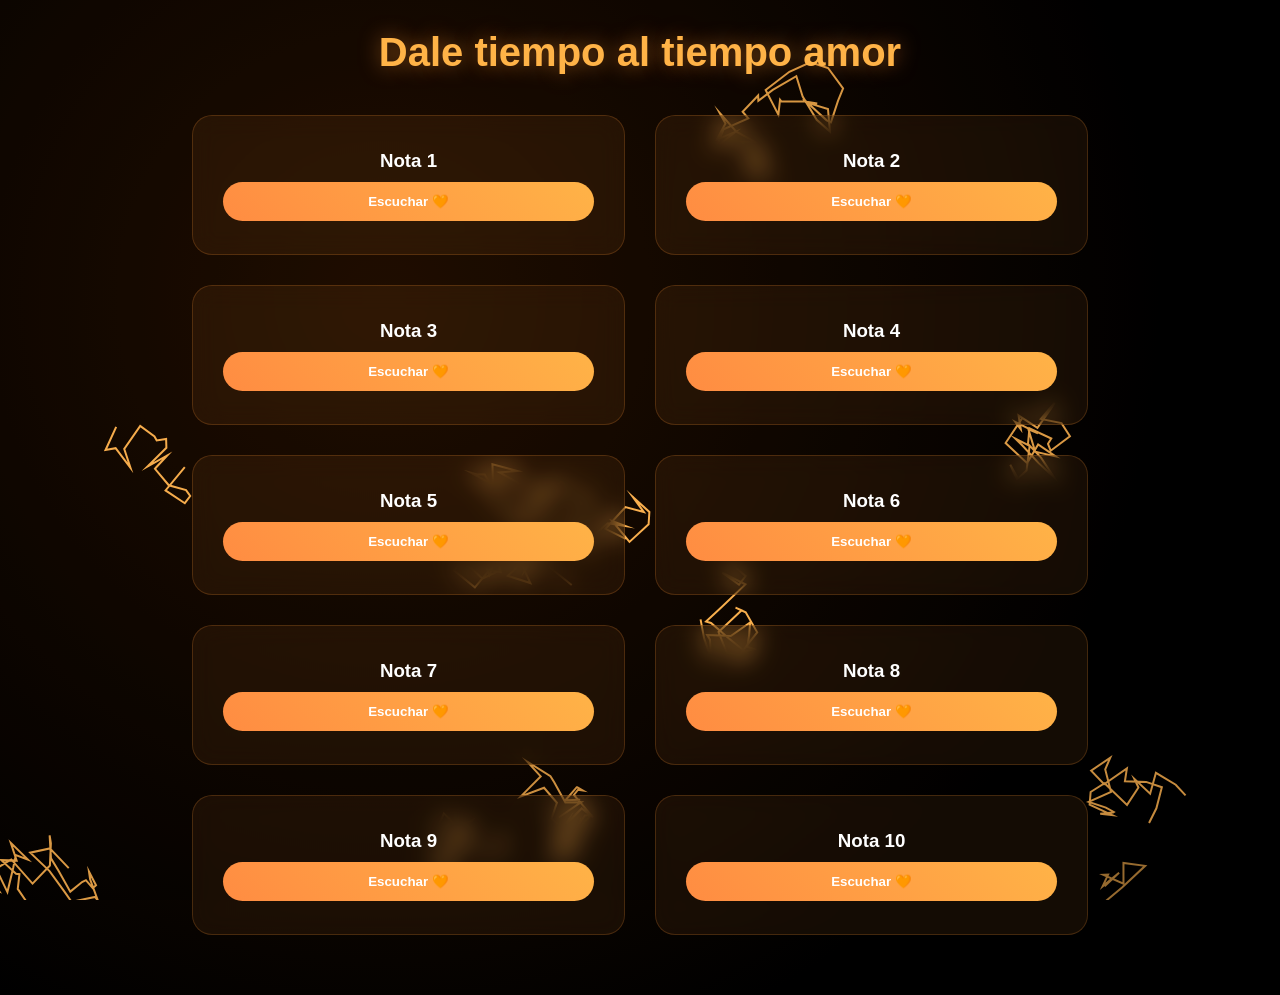
==== principal/desmotivada/desmotivada.html @ c5bd8720 "Add files via upload" ====
<!DOCTYPE html>
<html lang="es">
<head>
    <meta charset="UTF-8">
    <title>Para cuando estés desmotivada</title>
    <link rel="stylesheet" href="desmotivada.css">
</head>
<body>

<canvas id="fondo"></canvas>

<h1 class="titulo">Dale tiempo al tiempo amor</h1>

<div class="container" id="listaAudios"></div>

<script src="desmotivada.js"></script>

</body>
</html>
---- principal/desmotivada/desmotivada.css ----
*{
    margin:0;
    padding:0;
    box-sizing:border-box;
    font-family: 'Segoe UI', sans-serif;
}

body{
    background: radial-gradient(circle at 30% 30%, #2a1200, #000 70%);
    min-height:100vh;
    overflow-y:auto;
    display:flex;
    flex-direction:column;
    align-items:center;
    color:white;
    user-select: none;
}

/* CANVAS */
#fondo{
    position:fixed;
    top:0;
    left:0;
    width:100%;
    height:100%;
    z-index:0;
    pointer-events:none;
}

/* TITULO */
.titulo{
    margin-top:30px;
    font-size:2.5rem;
    text-align:center;
    z-index:2;

    color:#ffb347;

    text-shadow:0 0 20px rgba(255,150,50,0.5);

    animation:pulso 2.5s ease-in-out infinite;
}

@keyframes pulso{
    0%,100%{ transform:scale(1); opacity:0.9; }
    50%{ transform:scale(1.05); opacity:1; }
}

/* GRID */
.container{
    margin-top:40px;
    width:70%;
    display:grid;
    grid-template-columns:1fr 1fr;
    gap:30px;
    padding-bottom:60px;
    z-index:2;
}

/* CARDS */
.card{
    background: rgba(255,150,50,0.08);
    backdrop-filter: blur(12px);
    border:1px solid rgba(255,150,50,0.2);
    border-radius:20px;
    padding:30px;
    text-align:center;
    transition:0.3s;

    height:140px;

    display:flex;
    flex-direction:column;
    justify-content:center;
    gap:10px;
}

.card:hover{
    transform:scale(1.03);
    box-shadow:0 0 25px rgba(255,150,50,0.3);
}

/* BOTON */
.play{
    padding:12px 25px;
    border:none;
    border-radius:30px;
    background:linear-gradient(45deg,#ff8c42,#ffb347);
    color:white;
    cursor:pointer;
    transition:0.3s;
    font-weight:bold;
}

.play:hover{
    transform:scale(1.05);
    box-shadow:0 0 20px #ff8c42;
}
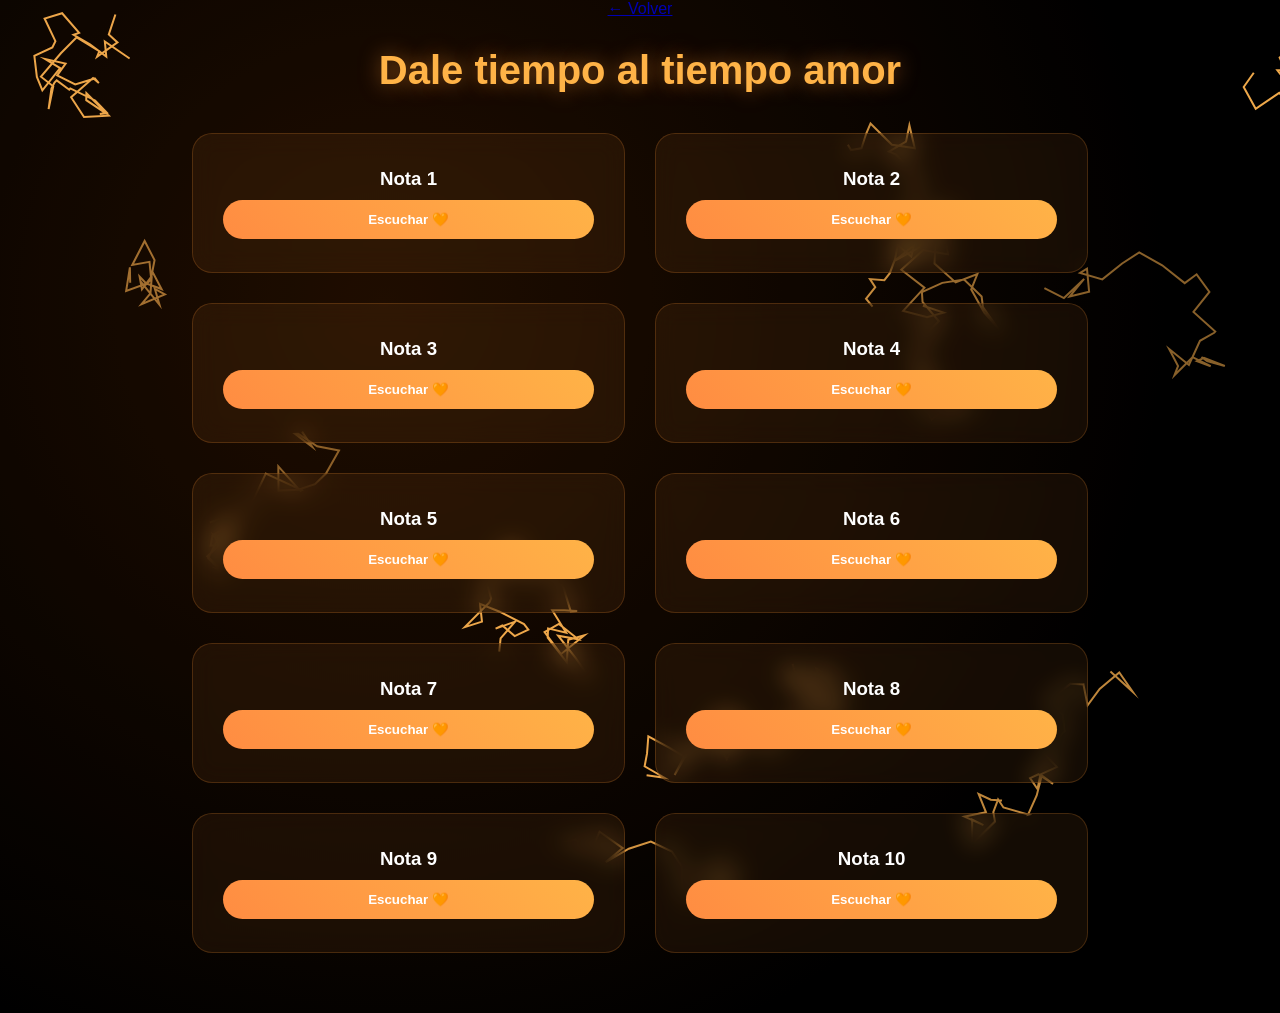
==== commit f2faf31b: "Update desmotivada.html" ====
--- a/principal/desmotivada/desmotivada.html
+++ b/principal/desmotivada/desmotivada.html
@@ -6,6 +6,8 @@
     <link rel="stylesheet" href="desmotivada.css">
 </head>
 <body>
+    
+<a href="../../principal/principal.html" class="back-btn">← Volver</a>
 
 <canvas id="fondo"></canvas>
 
@@ -16,4 +18,4 @@
 <script src="desmotivada.js"></script>
 
 </body>
-</html>+</html>
